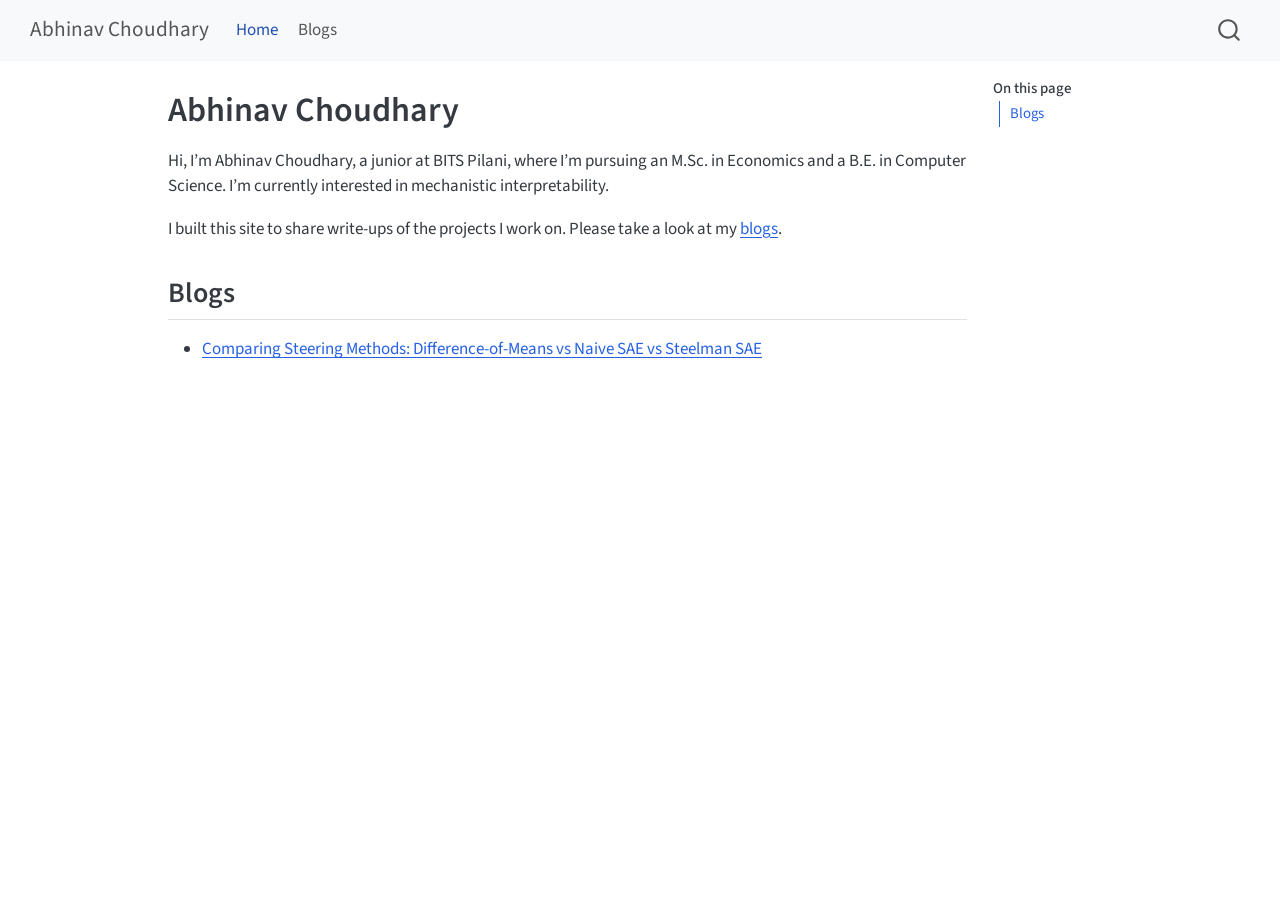
==== index.html @ bc578cc6 "Built site for gh-pages" ====
<!DOCTYPE html>
<html xmlns="http://www.w3.org/1999/xhtml" lang="en" xml:lang="en"><head>

<meta charset="utf-8">
<meta name="generator" content="quarto-1.9.38">

<meta name="viewport" content="width=device-width, initial-scale=1.0, user-scalable=yes">


<title>Abhinav Choudhary</title>
<style>
/* Default styles provided by pandoc.
** See https://pandoc.org/MANUAL.html#variables-for-html for config info.
*/
code{white-space: pre-wrap;}
span.smallcaps{font-variant: small-caps;}
div.columns{display: flex; gap: min(4vw, 1.5em);}
div.column{flex: auto; overflow-x: auto;}
div.hanging-indent{margin-left: 1.5em; text-indent: -1.5em;}
ul.task-list{list-style: none;}
ul.task-list li input[type="checkbox"] {
  width: 0.8em;
  margin: 0 0.8em 0.2em -1em; /* quarto-specific, see https://github.com/quarto-dev/quarto-cli/issues/4556 */ 
  vertical-align: middle;
}
</style>


<script src="site_libs/quarto-nav/quarto-nav.js"></script>
<script src="site_libs/quarto-nav/headroom.min.js"></script>
<script src="site_libs/clipboard/clipboard.min.js"></script>
<script src="site_libs/quarto-search/autocomplete.umd.js"></script>
<script src="site_libs/quarto-search/fuse.min.js"></script>
<script src="site_libs/quarto-search/quarto-search.js"></script>
<meta name="quarto:offset" content="./">
<script src="site_libs/quarto-html/quarto.js" type="module"></script>
<script src="site_libs/quarto-html/tabsets/tabsets.js" type="module"></script>
<script src="site_libs/quarto-html/popper.min.js"></script>
<script src="site_libs/quarto-html/tippy.umd.min.js"></script>
<script src="site_libs/quarto-html/anchor.min.js"></script>
<link href="site_libs/quarto-html/tippy.css" rel="stylesheet">
<link href="site_libs/quarto-html/quarto-syntax-highlighting-15634bcf2e68342d4ad2dfa704d543f6.css" rel="stylesheet" id="quarto-text-highlighting-styles">
<script src="site_libs/bootstrap/bootstrap.min.js"></script>
<link href="site_libs/bootstrap/bootstrap-icons.css" rel="stylesheet">
<link href="site_libs/bootstrap/bootstrap-06bdbc56febceab7a130b93cdafb0894.min.css" rel="stylesheet" append-hash="true" id="quarto-bootstrap" data-mode="light">
<script id="quarto-search-options" type="application/json">{
  "location": "navbar",
  "copy-button": false,
  "collapse-after": 3,
  "panel-placement": "end",
  "type": "overlay",
  "limit": 50,
  "keyboard-shortcut": [
    "f",
    "/",
    "s"
  ],
  "show-item-context": false,
  "language": {
    "search-no-results-text": "No results",
    "search-matching-documents-text": "matching documents",
    "search-copy-link-title": "Copy link to search",
    "search-hide-matches-text": "Hide additional matches",
    "search-more-match-text": "more match in this document",
    "search-more-matches-text": "more matches in this document",
    "search-clear-button-title": "Clear",
    "search-text-placeholder": "",
    "search-detached-cancel-button-title": "Cancel",
    "search-submit-button-title": "Submit",
    "search-label": "Search"
  }
}</script>


</head>

<body class="nav-fixed quarto-light">

<div id="quarto-search-results"></div>
  <header id="quarto-header" class="headroom fixed-top">
    <nav class="navbar navbar-expand-lg " data-bs-theme="dark">
      <div class="navbar-container container-fluid">
      <div class="navbar-brand-container mx-auto">
    <a class="navbar-brand" href="./index.html">
    <span class="navbar-title">Abhinav Choudhary</span>
    </a>
  </div>
            <div id="quarto-search" class="" title="Search"></div>
          <button class="navbar-toggler" type="button" data-bs-toggle="collapse" data-bs-target="#navbarCollapse" aria-controls="navbarCollapse" role="menu" aria-expanded="false" aria-label="Toggle navigation" onclick="if (window.quartoToggleHeadroom) { window.quartoToggleHeadroom(); }">
  <span class="navbar-toggler-icon"></span>
</button>
          <div class="collapse navbar-collapse" id="navbarCollapse">
            <ul class="navbar-nav navbar-nav-scroll me-auto">
  <li class="nav-item">
    <a class="nav-link active" href="./index.html" aria-current="page"> 
<span class="menu-text">Home</span></a>
  </li>  
  <li class="nav-item">
    <a class="nav-link" href="./steering-methods.html"> 
<span class="menu-text">Blogs</span></a>
  </li>  
</ul>
          </div> <!-- /navcollapse -->
            <div class="quarto-navbar-tools">
</div>
      </div> <!-- /container-fluid -->
    </nav>
</header>
<!-- content -->
<div id="quarto-content" class="quarto-container page-columns page-rows-contents page-layout-article page-navbar">
<!-- sidebar -->
<!-- margin-sidebar -->
    <div id="quarto-margin-sidebar" class="sidebar margin-sidebar">
        <nav id="TOC" role="doc-toc" class="toc-active">
    <h2 id="toc-title">On this page</h2>
   
  <ul>
  <li><a href="#blogs" id="toc-blogs" class="nav-link active" data-scroll-target="#blogs">Blogs</a></li>
  </ul>
</nav>
    </div>
<!-- main -->
<main class="content" id="quarto-document-content">

<header id="title-block-header" class="quarto-title-block default">
<div class="quarto-title">
<h1 class="title">Abhinav Choudhary</h1>
</div>



<div class="quarto-title-meta">

    
  
    
  </div>
  


</header>


<p>Hi, I’m Abhinav Choudhary, a junior at BITS Pilani, where I’m pursuing an M.Sc. in Economics and a B.E. in Computer Science. I’m currently interested in mechanistic interpretability.</p>
<p>I built this site to share write-ups of the projects I work on. Please take a look at my <a href="./steering-methods.html">blogs</a>.</p>
<section id="blogs" class="level2">
<h2 class="anchored" data-anchor-id="blogs">Blogs</h2>
<ul>
<li><a href="./steering-methods.html">Comparing Steering Methods: Difference-of-Means vs Naive SAE vs Steelman SAE</a></li>
</ul>


</section>

</main> <!-- /main -->
<script id="quarto-html-after-body" type="application/javascript">
  window.document.addEventListener("DOMContentLoaded", function (event) {
    const icon = "";
    const anchorJS = new window.AnchorJS();
    anchorJS.options = {
      placement: 'right',
      icon: icon
    };
    anchorJS.add('.anchored');
    const isCodeAnnotation = (el) => {
      for (const clz of el.classList) {
        if (clz.startsWith('code-annotation-')) {                     
          return true;
        }
      }
      return false;
    }
    const onCopySuccess = function(e) {
      // button target
      const button = e.trigger;
      // don't keep focus
      button.blur();
      // flash "checked"
      button.classList.add('code-copy-button-checked');
      var currentTitle = button.getAttribute("title");
      button.setAttribute("title", "Copied!");
      let tooltip;
      if (window.bootstrap) {
        button.setAttribute("data-bs-toggle", "tooltip");
        button.setAttribute("data-bs-placement", "left");
        button.setAttribute("data-bs-title", "Copied!");
        tooltip = new bootstrap.Tooltip(button, 
          { trigger: "manual", 
            customClass: "code-copy-button-tooltip",
            offset: [0, -8]});
        tooltip.show();    
      }
      setTimeout(function() {
        if (tooltip) {
          tooltip.hide();
          button.removeAttribute("data-bs-title");
          button.removeAttribute("data-bs-toggle");
          button.removeAttribute("data-bs-placement");
        }
        button.setAttribute("title", currentTitle);
        button.classList.remove('code-copy-button-checked');
      }, 1000);
      // clear code selection
      e.clearSelection();
    }
    const getTextToCopy = function(trigger) {
      const outerScaffold = trigger.parentElement.cloneNode(true);
      const codeEl = outerScaffold.querySelector('code');
      for (const childEl of codeEl.children) {
        if (isCodeAnnotation(childEl)) {
          childEl.remove();
        }
      }
      return codeEl.innerText;
    }
    const clipboard = new window.ClipboardJS('.code-copy-button:not([data-in-quarto-modal])', {
      text: getTextToCopy
    });
    clipboard.on('success', onCopySuccess);
    if (window.document.getElementById('quarto-embedded-source-code-modal')) {
      const clipboardModal = new window.ClipboardJS('.code-copy-button[data-in-quarto-modal]', {
        text: getTextToCopy,
        container: window.document.getElementById('quarto-embedded-source-code-modal')
      });
      clipboardModal.on('success', onCopySuccess);
    }
      var localhostRegex = new RegExp(/^(?:http|https):\/\/localhost\:?[0-9]*\//);
      var mailtoRegex = new RegExp(/^mailto:/);
        var filterRegex = new RegExp('/' + window.location.host + '/');
      var isInternal = (href) => {
          return filterRegex.test(href) || localhostRegex.test(href) || mailtoRegex.test(href);
      }
      // Inspect non-navigation links and adorn them if external
     var links = window.document.querySelectorAll('a[href]:not(.nav-link):not(.navbar-brand):not(.toc-action):not(.sidebar-link):not(.sidebar-item-toggle):not(.pagination-link):not(.no-external):not([aria-hidden]):not(.dropdown-item):not(.quarto-navigation-tool):not(.about-link)');
      for (var i=0; i<links.length; i++) {
        const link = links[i];
        if (!isInternal(link.href)) {
          // undo the damage that might have been done by quarto-nav.js in the case of
          // links that we want to consider external
          if (link.dataset.originalHref !== undefined) {
            link.href = link.dataset.originalHref;
          }
        }
      }
    function tippyHover(el, contentFn, onTriggerFn, onUntriggerFn) {
      const config = {
        allowHTML: true,
        maxWidth: 500,
        delay: 100,
        arrow: false,
        appendTo: function(el) {
            return el.parentElement;
        },
        interactive: true,
        interactiveBorder: 10,
        theme: 'quarto',
        placement: 'bottom-start',
      };
      if (contentFn) {
        config.content = contentFn;
      }
      if (onTriggerFn) {
        config.onTrigger = onTriggerFn;
      }
      if (onUntriggerFn) {
        config.onUntrigger = onUntriggerFn;
      }
      window.tippy(el, config); 
    }
    const noterefs = window.document.querySelectorAll('a[role="doc-noteref"]');
    for (var i=0; i<noterefs.length; i++) {
      const ref = noterefs[i];
      tippyHover(ref, function() {
        // use id or data attribute instead here
        let href = ref.getAttribute('data-footnote-href') || ref.getAttribute('href');
        try { href = new URL(href).hash; } catch {}
        const id = href.replace(/^#\/?/, "");
        const note = window.document.getElementById(id);
        if (note) {
          return note.innerHTML;
        } else {
          return "";
        }
      });
    }
    const xrefs = window.document.querySelectorAll('a.quarto-xref');
    const processXRef = (id, note) => {
      // Strip column container classes
      const stripColumnClz = (el) => {
        el.classList.remove("page-full", "page-columns");
        if (el.children) {
          for (const child of el.children) {
            stripColumnClz(child);
          }
        }
      }
      stripColumnClz(note)
      if (id === null || id.startsWith('sec-')) {
        // Special case sections, only their first couple elements
        const container = document.createElement("div");
        if (note.children && note.children.length > 2) {
          container.appendChild(note.children[0].cloneNode(true));
          for (let i = 1; i < note.children.length; i++) {
            const child = note.children[i];
            if (child.tagName === "P" && child.innerText === "") {
              continue;
            } else {
              container.appendChild(child.cloneNode(true));
              break;
            }
          }
          if (window.Quarto?.typesetMath) {
            window.Quarto.typesetMath(container);
          }
          return container.innerHTML
        } else {
          if (window.Quarto?.typesetMath) {
            window.Quarto.typesetMath(note);
          }
          return note.innerHTML;
        }
      } else {
        // Remove any anchor links if they are present
        const anchorLink = note.querySelector('a.anchorjs-link');
        if (anchorLink) {
          anchorLink.remove();
        }
        if (window.Quarto?.typesetMath) {
          window.Quarto.typesetMath(note);
        }
        if (note.classList.contains("callout")) {
          return note.outerHTML;
        } else {
          return note.innerHTML;
        }
      }
    }
    for (var i=0; i<xrefs.length; i++) {
      const xref = xrefs[i];
      tippyHover(xref, undefined, function(instance) {
        instance.disable();
        let url = xref.getAttribute('href');
        let hash = undefined; 
        if (url.startsWith('#')) {
          hash = url;
        } else {
          try { hash = new URL(url).hash; } catch {}
        }
        if (hash) {
          const id = hash.replace(/^#\/?/, "");
          const note = window.document.getElementById(id);
          if (note !== null) {
            try {
              const html = processXRef(id, note.cloneNode(true));
              instance.setContent(html);
            } finally {
              instance.enable();
              instance.show();
            }
          } else {
            // See if we can fetch this
            fetch(url.split('#')[0])
            .then(res => res.text())
            .then(html => {
              const parser = new DOMParser();
              const htmlDoc = parser.parseFromString(html, "text/html");
              const note = htmlDoc.getElementById(id);
              if (note !== null) {
                const html = processXRef(id, note);
                instance.setContent(html);
              } 
            }).finally(() => {
              instance.enable();
              instance.show();
            });
          }
        } else {
          // See if we can fetch a full url (with no hash to target)
          // This is a special case and we should probably do some content thinning / targeting
          fetch(url)
          .then(res => res.text())
          .then(html => {
            const parser = new DOMParser();
            const htmlDoc = parser.parseFromString(html, "text/html");
            const note = htmlDoc.querySelector('main.content');
            if (note !== null) {
              // This should only happen for chapter cross references
              // (since there is no id in the URL)
              // remove the first header
              if (note.children.length > 0 && note.children[0].tagName === "HEADER") {
                note.children[0].remove();
              }
              const html = processXRef(null, note);
              instance.setContent(html);
            } 
          }).finally(() => {
            instance.enable();
            instance.show();
          });
        }
      }, function(instance) {
      });
    }
        let selectedAnnoteEl;
        const selectorForAnnotation = ( cell, annotation) => {
          let cellAttr = 'data-code-cell="' + cell + '"';
          let lineAttr = 'data-code-annotation="' +  annotation + '"';
          const selector = 'span[' + cellAttr + '][' + lineAttr + ']';
          return selector;
        }
        const selectCodeLines = (annoteEl) => {
          const doc = window.document;
          const targetCell = annoteEl.getAttribute("data-target-cell");
          const targetAnnotation = annoteEl.getAttribute("data-target-annotation");
          const annoteSpan = window.document.querySelector(selectorForAnnotation(targetCell, targetAnnotation));
          const lines = annoteSpan.getAttribute("data-code-lines").split(",");
          const lineIds = lines.map((line) => {
            return targetCell + "-" + line;
          })
          let top = null;
          let height = null;
          let parent = null;
          if (lineIds.length > 0) {
              //compute the position of the single el (top and bottom and make a div)
              const el = window.document.getElementById(lineIds[0]);
              top = el.offsetTop;
              height = el.offsetHeight;
              parent = el.parentElement.parentElement;
            if (lineIds.length > 1) {
              const lastEl = window.document.getElementById(lineIds[lineIds.length - 1]);
              const bottom = lastEl.offsetTop + lastEl.offsetHeight;
              height = bottom - top;
            }
            if (top !== null && height !== null && parent !== null) {
              // cook up a div (if necessary) and position it 
              let div = window.document.getElementById("code-annotation-line-highlight");
              if (div === null) {
                div = window.document.createElement("div");
                div.setAttribute("id", "code-annotation-line-highlight");
                div.style.position = 'absolute';
                parent.appendChild(div);
              }
              div.style.top = top - 2 + "px";
              div.style.height = height + 4 + "px";
              div.style.left = 0;
              let gutterDiv = window.document.getElementById("code-annotation-line-highlight-gutter");
              if (gutterDiv === null) {
                gutterDiv = window.document.createElement("div");
                gutterDiv.setAttribute("id", "code-annotation-line-highlight-gutter");
                gutterDiv.style.position = 'absolute';
                const codeCell = window.document.getElementById(targetCell);
                const gutter = codeCell.querySelector('.code-annotation-gutter');
                gutter.appendChild(gutterDiv);
              }
              gutterDiv.style.top = top - 2 + "px";
              gutterDiv.style.height = height + 4 + "px";
            }
            selectedAnnoteEl = annoteEl;
          }
        };
        const unselectCodeLines = () => {
          const elementsIds = ["code-annotation-line-highlight", "code-annotation-line-highlight-gutter"];
          elementsIds.forEach((elId) => {
            const div = window.document.getElementById(elId);
            if (div) {
              div.remove();
            }
          });
          selectedAnnoteEl = undefined;
        };
          // Handle positioning of the toggle
      window.addEventListener(
        "resize",
        throttle(() => {
          elRect = undefined;
          if (selectedAnnoteEl) {
            selectCodeLines(selectedAnnoteEl);
          }
        }, 10)
      );
      function throttle(fn, ms) {
      let throttle = false;
      let timer;
        return (...args) => {
          if(!throttle) { // first call gets through
              fn.apply(this, args);
              throttle = true;
          } else { // all the others get throttled
              if(timer) clearTimeout(timer); // cancel #2
              timer = setTimeout(() => {
                fn.apply(this, args);
                timer = throttle = false;
              }, ms);
          }
        };
      }
        // Attach click handler to the DT
        const annoteDls = window.document.querySelectorAll('dt[data-target-cell]');
        for (const annoteDlNode of annoteDls) {
          annoteDlNode.addEventListener('click', (event) => {
            const clickedEl = event.target;
            if (clickedEl !== selectedAnnoteEl) {
              unselectCodeLines();
              const activeEl = window.document.querySelector('dt[data-target-cell].code-annotation-active');
              if (activeEl) {
                activeEl.classList.remove('code-annotation-active');
              }
              selectCodeLines(clickedEl);
              clickedEl.classList.add('code-annotation-active');
            } else {
              // Unselect the line
              unselectCodeLines();
              clickedEl.classList.remove('code-annotation-active');
            }
          });
        }
    const findCites = (el) => {
      const parentEl = el.parentElement;
      if (parentEl) {
        const cites = parentEl.dataset.cites;
        if (cites) {
          return {
            el,
            cites: cites.split(' ')
          };
        } else {
          return findCites(el.parentElement)
        }
      } else {
        return undefined;
      }
    };
    var bibliorefs = window.document.querySelectorAll('a[role="doc-biblioref"]');
    for (var i=0; i<bibliorefs.length; i++) {
      const ref = bibliorefs[i];
      const citeInfo = findCites(ref);
      if (citeInfo) {
        tippyHover(citeInfo.el, function() {
          var popup = window.document.createElement('div');
          citeInfo.cites.forEach(function(cite) {
            var citeDiv = window.document.createElement('div');
            citeDiv.classList.add('hanging-indent');
            citeDiv.classList.add('csl-entry');
            var biblioDiv = window.document.getElementById('ref-' + cite);
            if (biblioDiv) {
              citeDiv.innerHTML = biblioDiv.innerHTML;
            }
            popup.appendChild(citeDiv);
          });
          return popup.innerHTML;
        });
      }
    }
  });
  </script>
</div> <!-- /content -->




</body></html>
---- site_libs/quarto-html/tippy.css ----
.tippy-box[data-animation=fade][data-state=hidden]{opacity:0}[data-tippy-root]{max-width:calc(100vw - 10px)}.tippy-box{position:relative;background-color:#333;color:#fff;border-radius:4px;font-size:14px;line-height:1.4;white-space:normal;outline:0;transition-property:transform,visibility,opacity}.tippy-box[data-placement^=top]>.tippy-arrow{bottom:0}.tippy-box[data-placement^=top]>.tippy-arrow:before{bottom:-7px;left:0;border-width:8px 8px 0;border-top-color:initial;transform-origin:center top}.tippy-box[data-placement^=bottom]>.tippy-arrow{top:0}.tippy-box[data-placement^=bottom]>.tippy-arrow:before{top:-7px;left:0;border-width:0 8px 8px;border-bottom-color:initial;transform-origin:center bottom}.tippy-box[data-placement^=left]>.tippy-arrow{right:0}.tippy-box[data-placement^=left]>.tippy-arrow:before{border-width:8px 0 8px 8px;border-left-color:initial;right:-7px;transform-origin:center left}.tippy-box[data-placement^=right]>.tippy-arrow{left:0}.tippy-box[data-placement^=right]>.tippy-arrow:before{left:-7px;border-width:8px 8px 8px 0;border-right-color:initial;transform-origin:center right}.tippy-box[data-inertia][data-state=visible]{transition-timing-function:cubic-bezier(.54,1.5,.38,1.11)}.tippy-arrow{width:16px;height:16px;color:#333}.tippy-arrow:before{content:"";position:absolute;border-color:transparent;border-style:solid}.tippy-content{position:relative;padding:5px 9px;z-index:1}
---- site_libs/quarto-html/quarto-syntax-highlighting-15634bcf2e68342d4ad2dfa704d543f6.css ----
/* quarto syntax highlight colors */
:root {
  --quarto-hl-ot-color: #003B4F;
  --quarto-hl-at-color: #657422;
  --quarto-hl-ss-color: #20794D;
  --quarto-hl-an-color: #5E5E5E;
  --quarto-hl-fu-color: #4758AB;
  --quarto-hl-st-color: #20794D;
  --quarto-hl-cf-color: #003B4F;
  --quarto-hl-op-color: #5E5E5E;
  --quarto-hl-er-color: #AD0000;
  --quarto-hl-bn-color: #AD0000;
  --quarto-hl-al-color: #AD0000;
  --quarto-hl-va-color: #111111;
  --quarto-hl-bu-color: inherit;
  --quarto-hl-ex-color: inherit;
  --quarto-hl-pp-color: #AD0000;
  --quarto-hl-in-color: #5E5E5E;
  --quarto-hl-vs-color: #20794D;
  --quarto-hl-wa-color: #5E5E5E;
  --quarto-hl-do-color: #5E5E5E;
  --quarto-hl-im-color: #00769E;
  --quarto-hl-ch-color: #20794D;
  --quarto-hl-dt-color: #AD0000;
  --quarto-hl-fl-color: #AD0000;
  --quarto-hl-co-color: #5E5E5E;
  --quarto-hl-cv-color: #5E5E5E;
  --quarto-hl-cn-color: #8f5902;
  --quarto-hl-sc-color: #5E5E5E;
  --quarto-hl-dv-color: #AD0000;
  --quarto-hl-kw-color: #003B4F;
}

/* other quarto variables */
:root {
  --quarto-font-monospace: SFMono-Regular, Menlo, Monaco, Consolas, "Liberation Mono", "Courier New", monospace;
}

/* syntax highlight based on Pandoc's rules */
pre > code.sourceCode > span {
  color: #003B4F;
}

code.sourceCode > span {
  color: #003B4F;
}

div.sourceCode,
div.sourceCode pre.sourceCode {
  color: #003B4F;
}

/* Normal */
code span {
  color: #003B4F;
}

/* Alert */
code span.al {
  color: #AD0000;
  font-style: inherit;
}

/* Annotation */
code span.an {
  color: #5E5E5E;
  font-style: inherit;
}

/* Attribute */
code span.at {
  color: #657422;
  font-style: inherit;
}

/* BaseN */
code span.bn {
  color: #AD0000;
  font-style: inherit;
}

/* BuiltIn */
code span.bu {
  font-style: inherit;
}

/* ControlFlow */
code span.cf {
  color: #003B4F;
  font-weight: bold;
  font-style: inherit;
}

/* Char */
code span.ch {
  color: #20794D;
  font-style: inherit;
}

/* Constant */
code span.cn {
  color: #8f5902;
  font-style: inherit;
}

/* Comment */
code span.co {
  color: #5E5E5E;
  font-style: inherit;
}

/* CommentVar */
code span.cv {
  color: #5E5E5E;
  font-style: italic;
}

/* Documentation */
code span.do {
  color: #5E5E5E;
  font-style: italic;
}

/* DataType */
code span.dt {
  color: #AD0000;
  font-style: inherit;
}

/* DecVal */
code span.dv {
  color: #AD0000;
  font-style: inherit;
}

/* Error */
code span.er {
  color: #AD0000;
  font-style: inherit;
}

/* Extension */
code span.ex {
  font-style: inherit;
}

/* Float */
code span.fl {
  color: #AD0000;
  font-style: inherit;
}

/* Function */
code span.fu {
  color: #4758AB;
  font-style: inherit;
}

/* Import */
code span.im {
  color: #00769E;
  font-style: inherit;
}

/* Information */
code span.in {
  color: #5E5E5E;
  font-style: inherit;
}

/* Keyword */
code span.kw {
  color: #003B4F;
  font-weight: bold;
  font-style: inherit;
}

/* Operator */
code span.op {
  color: #5E5E5E;
  font-style: inherit;
}

/* Other */
code span.ot {
  color: #003B4F;
  font-style: inherit;
}

/* Preprocessor */
code span.pp {
  color: #AD0000;
  font-style: inherit;
}

/* SpecialChar */
code span.sc {
  color: #5E5E5E;
  font-style: inherit;
}

/* SpecialString */
code span.ss {
  color: #20794D;
  font-style: inherit;
}

/* String */
code span.st {
  color: #20794D;
  font-style: inherit;
}

/* Variable */
code span.va {
  color: #111111;
  font-style: inherit;
}

/* VerbatimString */
code span.vs {
  color: #20794D;
  font-style: inherit;
}

/* Warning */
code span.wa {
  color: #5E5E5E;
  font-style: italic;
}

.prevent-inlining {
  content: "</";
}

/*# sourceMappingURL=f23921c56f73e400b49028c9186a1aa0.css.map */
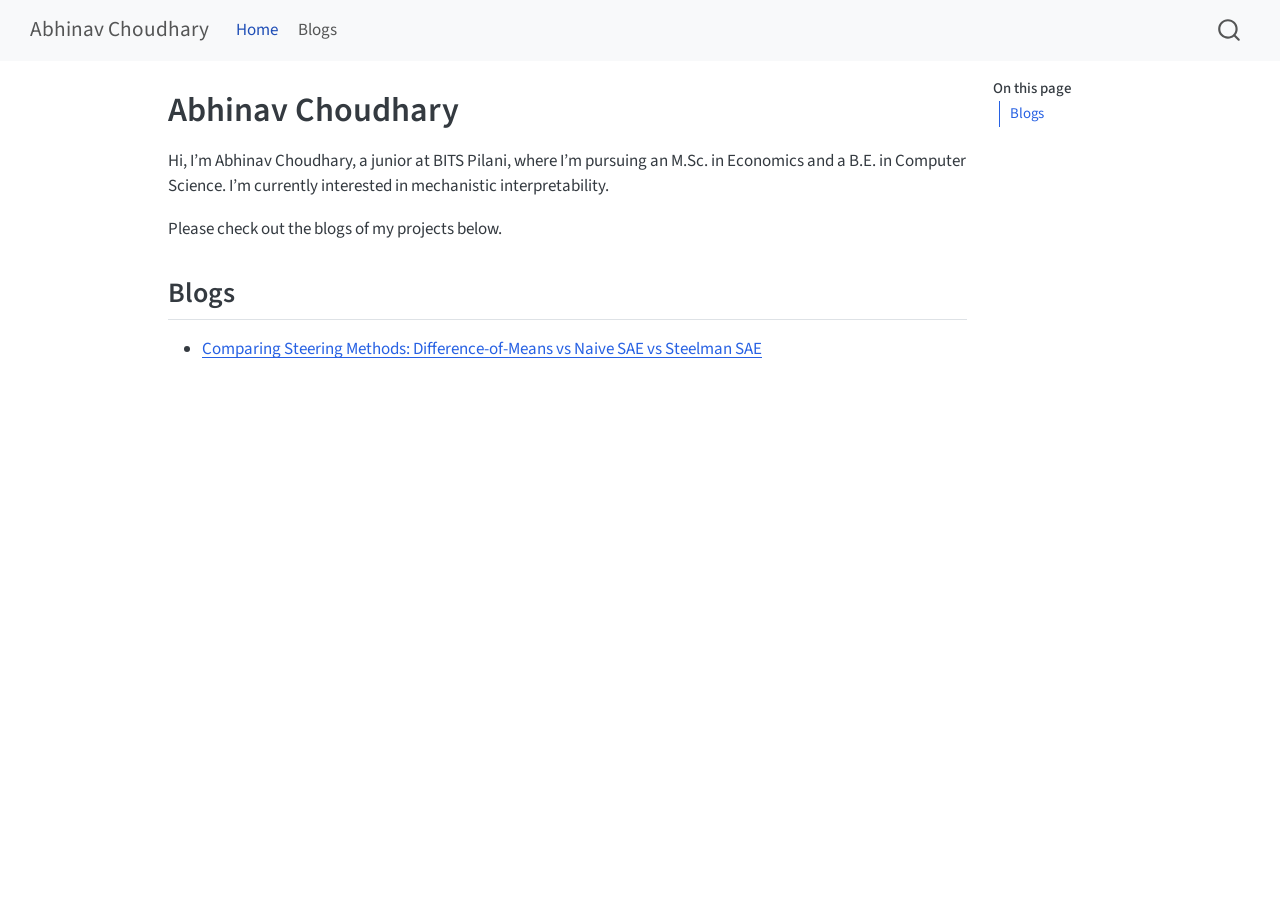
==== commit 6bfe833a: "Built site for gh-pages" ====
--- a/index.html
+++ b/index.html
@@ -142,7 +142,7 @@
 
 
 <p>Hi, I’m Abhinav Choudhary, a junior at BITS Pilani, where I’m pursuing an M.Sc. in Economics and a B.E. in Computer Science. I’m currently interested in mechanistic interpretability.</p>
-<p>I built this site to share write-ups of the projects I work on. Please take a look at my <a href="./steering-methods.html">blogs</a>.</p>
+<p>Please check out the blogs of my projects below.</p>
 <section id="blogs" class="level2">
 <h2 class="anchored" data-anchor-id="blogs">Blogs</h2>
 <ul>
@@ -226,7 +226,7 @@
     }
       var localhostRegex = new RegExp(/^(?:http|https):\/\/localhost\:?[0-9]*\//);
       var mailtoRegex = new RegExp(/^mailto:/);
-        var filterRegex = new RegExp('/' + window.location.host + '/');
+        var filterRegex = new RegExp("https:\/\/Abhinav268\.github\.io\/abhinav268\.github\.io\/");
       var isInternal = (href) => {
           return filterRegex.test(href) || localhostRegex.test(href) || mailtoRegex.test(href);
       }
